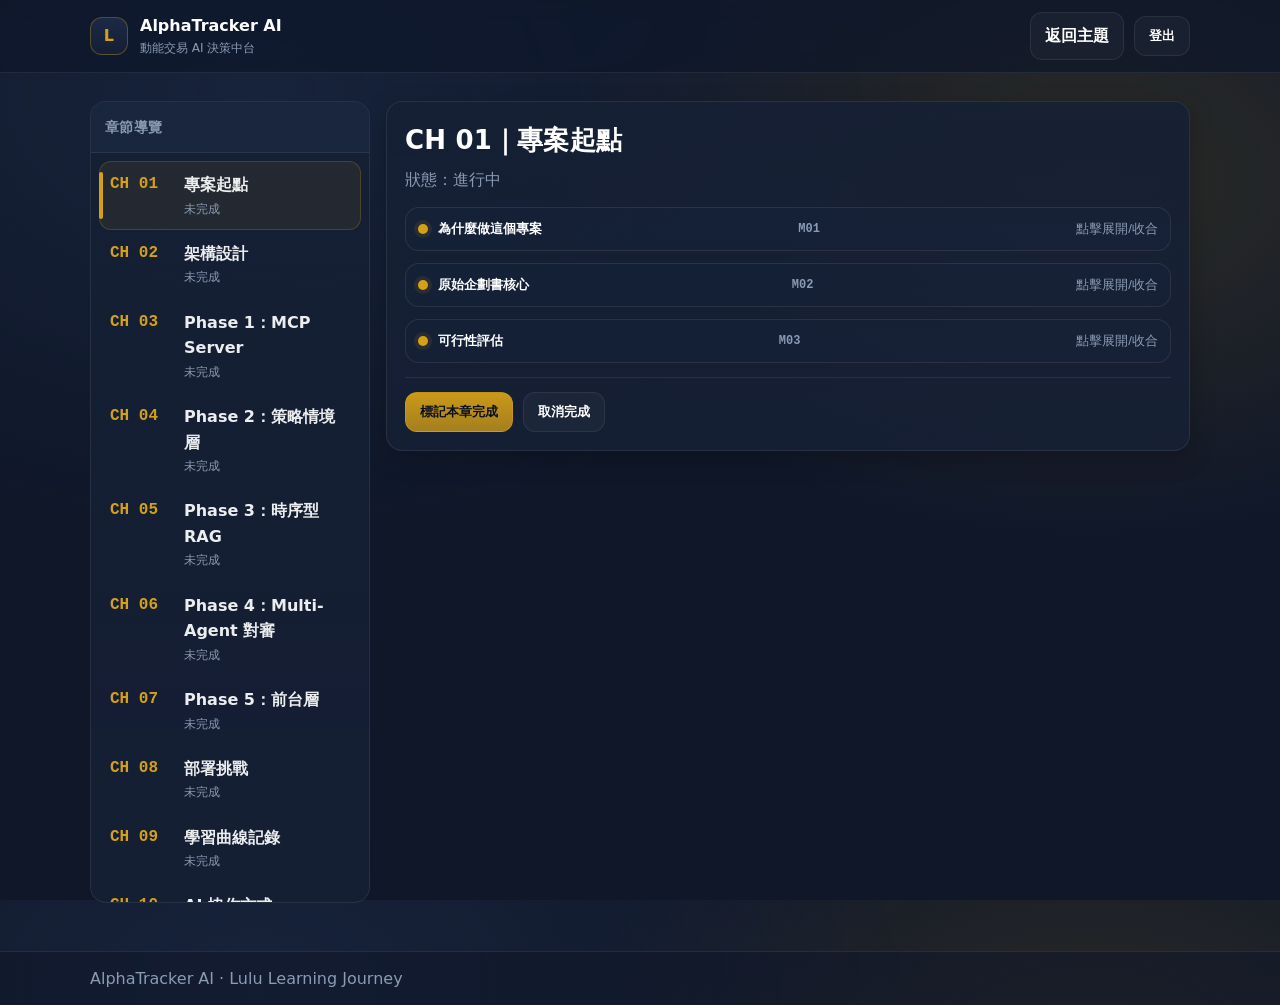
==== alphatracker/index.html @ 46e12cbb "init: Lulu 自學旅程網站" ====
<!doctype html>
<html lang="zh-Hant">
  <head>
    <meta charset="UTF-8" />
    <meta name="viewport" content="width=device-width, initial-scale=1.0" />
    <title>Lulu 自學旅程｜AlphaTracker AI</title>
    <link rel="stylesheet" href="../assets/style.css" />
  </head>
  <body>
    <div class="app-shell">
      <header class="topbar">
        <div class="container topbar-inner">
          <div class="brand small">
            <div class="brand-mark" aria-hidden="true">L</div>
            <div class="brand-text">
              <div class="brand-title">AlphaTracker AI</div>
              <div class="brand-subtitle">動能交易 AI 決策中台</div>
            </div>
          </div>

          <div class="topbar-actions">
            <a class="btn btn-ghost" href="../topics.html">返回主題</a>
            <button id="logoutBtn" class="btn btn-ghost" type="button">登出</button>
          </div>
        </div>
      </header>

      <main class="container page">
        <div class="split">
          <aside class="sidebar" aria-label="章節導覽">
            <div class="sidebar-header">
              <p class="sidebar-title">章節導覽</p>
            </div>
            <nav class="nav" id="chapterNav"></nav>
          </aside>

          <section>
            <div class="mobile-chapter-select">
              <select id="chapterSelect" aria-label="選擇章節"></select>
            </div>

            <article class="content" id="content">
              <h1 class="chapter-title" id="chapterTitle">載入中…</h1>
              <p class="chapter-subtitle" id="chapterSubtitle"></p>
              <div id="modules"></div>

              <div class="chapter-actions">
                <button class="btn btn-primary" id="markDoneBtn" type="button">
                  標記本章完成
                </button>
                <button class="btn btn-ghost" id="markUndoneBtn" type="button">
                  取消完成
                </button>
              </div>
            </article>
          </section>
        </div>
      </main>

      <footer class="footer">
        <div class="container footer-inner">
          <span class="muted">AlphaTracker AI · Lulu Learning Journey</span>
        </div>
      </footer>
    </div>

    <script src="../assets/auth.js"></script>
    <script src="./chapters.js"></script>
    <script>
      Auth.requireLogin();

      document.getElementById("logoutBtn").addEventListener("click", () => {
        Auth.logout();
        window.location.replace("../index.html");
      });

      const navEl = document.getElementById("chapterNav");
      const selectEl = document.getElementById("chapterSelect");
      const titleEl = document.getElementById("chapterTitle");
      const subtitleEl = document.getElementById("chapterSubtitle");
      const modulesEl = document.getElementById("modules");
      const doneBtn = document.getElementById("markDoneBtn");
      const undoneBtn = document.getElementById("markUndoneBtn");

      const data = window.AlphaTrackerChapters;
      const chapters = (data && data.chapters) || [];

      function chapterKey(chId) {
        return `alphatracker:completed:${chId}`;
      }

      function isDone(chId) {
        return localStorage.getItem(chapterKey(chId)) === "1";
      }

      function setDone(chId, yes) {
        if (yes) localStorage.setItem(chapterKey(chId), "1");
        else localStorage.removeItem(chapterKey(chId));
      }

      function getInitialChapterId() {
        const params = new URLSearchParams(window.location.search);
        const q = (params.get("ch") || "").trim().toUpperCase();
        if (q) {
          const normalized = q.startsWith("CH") ? q : `CH ${q}`;
          const hit = chapters.find((c) => c.id === normalized);
          if (hit) return hit.id;
        }
        return chapters[0] ? chapters[0].id : "CH 01";
      }

      function renderNav(activeId) {
        navEl.innerHTML = "";
        for (const ch of chapters) {
          const a = document.createElement("a");
          a.href = `./index.html?ch=${encodeURIComponent(ch.id.replace("CH ", ""))}`;
          if (ch.id === activeId) a.classList.add("active");

          const left = document.createElement("div");
          left.className = "ch-id";
          left.textContent = ch.id;

          const right = document.createElement("div");
          const name = document.createElement("div");
          name.className = "ch-name";
          name.textContent = ch.title;

          const desc = document.createElement("div");
          desc.className = "ch-desc";
          desc.textContent = isDone(ch.id) ? "已完成" : "未完成";

          right.appendChild(name);
          right.appendChild(desc);

          a.appendChild(left);
          a.appendChild(right);
          navEl.appendChild(a);
        }
      }

      function renderSelect(activeId) {
        selectEl.innerHTML = "";
        for (const ch of chapters) {
          const opt = document.createElement("option");
          opt.value = ch.id;
          opt.textContent = `${ch.id}｜${ch.title}${isDone(ch.id) ? "（完成）" : ""}`;
          if (ch.id === activeId) opt.selected = true;
          selectEl.appendChild(opt);
        }
      }

      function renderModules(chapter) {
        modulesEl.innerHTML = "";
        chapter.modules.forEach((m, idx) => {
          const wrap = document.createElement("section");
          wrap.className = "module";

          const btn = document.createElement("button");
          btn.type = "button";
          btn.className = "module-toggle";
          btn.setAttribute("aria-expanded", "false");

          const left = document.createElement("div");
          left.className = "module-title";

          const dot = document.createElement("span");
          dot.className = "dot";
          dot.setAttribute("aria-hidden", "true");

          const title = document.createElement("span");
          title.textContent = m.title;

          const icon = document.createElement("span");
          icon.className = "module-icon";
          icon.textContent = `M${String(idx + 1).padStart(2, "0")}`;

          left.appendChild(dot);
          left.appendChild(title);

          const right = document.createElement("span");
          right.className = "muted";
          right.textContent = "點擊展開/收合";

          btn.appendChild(left);
          btn.appendChild(icon);
          btn.appendChild(right);

          const body = document.createElement("div");
          body.className = "module-body";

          const label = document.createElement("div");
          label.className = "label-gold";
          label.textContent = "核心概念";

          const concept = document.createElement("p");
          concept.className = "p";
          concept.innerHTML = escapeHtml(m.coreConcept || "").replace(
            /\[\[(.*?)\]\]/g,
            '<span class="highlight">$1</span>',
          );

          body.appendChild(label);
          body.appendChild(concept);

          (m.paragraphs || []).forEach((p) => {
            const el = document.createElement("p");
            el.className = "p";
            el.innerHTML = escapeHtml(p).replace(
              /\[\[(.*?)\]\]/g,
              '<span class="highlight">$1</span>',
            );
            body.appendChild(el);
          });

          if (m.code) {
            const code = document.createElement("pre");
            code.className = "code";
            code.textContent = m.code;
            body.appendChild(code);
          }

          btn.addEventListener("click", () => {
            const open = wrap.classList.toggle("open");
            btn.setAttribute("aria-expanded", open ? "true" : "false");
          });

          wrap.appendChild(btn);
          wrap.appendChild(body);
          modulesEl.appendChild(wrap);
        });
      }

      function escapeHtml(str) {
        return String(str)
          .replaceAll("&", "&amp;")
          .replaceAll("<", "&lt;")
          .replaceAll(">", "&gt;")
          .replaceAll('"', "&quot;")
          .replaceAll("'", "&#39;");
      }

      function renderChapterById(chId) {
        const chapter = chapters.find((c) => c.id === chId) || chapters[0];
        if (!chapter) return;

        titleEl.textContent = `${chapter.id}｜${chapter.title}`;
        subtitleEl.textContent = isDone(chapter.id) ? "狀態：已完成" : "狀態：進行中";
        renderModules(chapter);
        renderNav(chapter.id);
        renderSelect(chapter.id);

        doneBtn.onclick = () => {
          setDone(chapter.id, true);
          renderChapterById(chapter.id);
        };
        undoneBtn.onclick = () => {
          setDone(chapter.id, false);
          renderChapterById(chapter.id);
        };
      }

      selectEl.addEventListener("change", () => {
        const chId = selectEl.value;
        const params = new URLSearchParams(window.location.search);
        params.set("ch", chId.replace("CH ", ""));
        window.location.search = params.toString();
      });

      const initial = getInitialChapterId();
      renderChapterById(initial);
    </script>
  </body>
</html>
---- assets/style.css ----
:root{
  --bg:#0F1729;
  --panel:#162035;
  --panel-2:#1E2D4A;
  --text:#FFFFFF;
  --muted:#8B9BB4;
  --gold:#D4A017;
  --border:rgba(255,255,255,.08);
  --shadow:0 10px 30px rgba(0,0,0,.35);
  --radius:16px;
  --radius-sm:12px;
  --mono:ui-monospace, SFMono-Regular, Menlo, Monaco, Consolas, "Liberation Mono", "Courier New", monospace;
  --sans: ui-sans-serif, system-ui, -apple-system, Segoe UI, Roboto, Helvetica, Arial, "Apple Color Emoji","Segoe UI Emoji";
}

*{box-sizing:border-box}
html,body{height:100%}
body{
  margin:0;
  font-family:var(--sans);
  background: radial-gradient(1200px 800px at 20% 10%, rgba(30,45,74,.55), transparent 55%),
              radial-gradient(900px 600px at 85% 20%, rgba(212,160,23,.15), transparent 60%),
              var(--bg);
  color:var(--text);
  line-height:1.6;
}

a{color:inherit; text-decoration:none}
.link{color:var(--gold); text-decoration:none}
.link:hover{opacity:.9; text-decoration:underline}

.container{width:min(1100px, calc(100% - 40px)); margin:0 auto}
.page{padding:28px 0 48px}

.muted{color:var(--muted)}
.page-title{margin:0 0 8px; font-size:28px; letter-spacing:.2px}

.btn{
  appearance:none;
  border:1px solid var(--border);
  background:transparent;
  color:var(--text);
  padding:10px 14px;
  border-radius:12px;
  cursor:pointer;
  font-weight:600;
  transition:transform .06s ease, background .15s ease, border-color .15s ease, opacity .15s ease;
}
.btn:hover{border-color:rgba(255,255,255,.18); background:rgba(255,255,255,.03)}
.btn:active{transform:translateY(1px)}
.btn-primary{
  background:linear-gradient(180deg, rgba(212,160,23,.95), rgba(212,160,23,.75));
  border-color:rgba(212,160,23,.55);
  color:#0B1020;
}
.btn-primary:hover{opacity:.95; background:linear-gradient(180deg, rgba(212,160,23,1), rgba(212,160,23,.8))}
.btn-ghost{background:rgba(255,255,255,.03)}

.brand{display:flex; gap:12px; align-items:center}
.brand.small .brand-title{font-size:16px}
.brand.small .brand-subtitle{font-size:12px}
.brand-mark{
  width:38px; height:38px;
  display:grid; place-items:center;
  border-radius:12px;
  background:linear-gradient(180deg, rgba(30,45,74,.9), rgba(22,32,53,.9));
  border:1px solid rgba(212,160,23,.35);
  color:var(--gold);
  font-weight:800;
  letter-spacing:.5px;
}
.brand-title{font-size:18px; font-weight:800}
.brand-subtitle{color:var(--muted); font-size:13px}

/* Auth */
.auth-shell{
  min-height:100%;
  display:grid;
  place-items:center;
  padding:28px 18px;
}
.auth-card{
  width:min(520px, 100%);
  border-radius:var(--radius);
  background:linear-gradient(180deg, rgba(22,32,53,.96), rgba(22,32,53,.9));
  border:1px solid var(--border);
  box-shadow:var(--shadow);
  overflow:hidden;
}
.auth-header, .auth-footer{padding:18px 18px; background:rgba(30,45,74,.45)}
.auth-body{padding:18px 18px 20px}
.form{display:flex; flex-direction:column; gap:12px; margin-top:14px}
.field{display:flex; flex-direction:column; gap:6px}
.field-label{font-weight:700; color:var(--muted); font-size:13px}
.field-control input{
  width:100%;
  padding:12px 12px;
  border-radius:12px;
  border:1px solid rgba(255,255,255,.12);
  background:rgba(15,23,41,.55);
  color:var(--text);
  outline:none;
}
.field-control input:focus{border-color:rgba(212,160,23,.55); box-shadow:0 0 0 4px rgba(212,160,23,.12)}
.form-error{min-height:20px; color:#FFB4B4}

/* App shell */
.app-shell{min-height:100%; display:flex; flex-direction:column}
.topbar{
  position:sticky; top:0; z-index:5;
  backdrop-filter:saturate(140%) blur(10px);
  background:rgba(15,23,41,.75);
  border-bottom:1px solid var(--border);
}
.topbar-inner{display:flex; align-items:center; justify-content:space-between; padding:12px 0}
.topbar-actions{display:flex; gap:10px; align-items:center}

.footer{margin-top:auto; border-top:1px solid var(--border); background:rgba(15,23,41,.55)}
.footer-inner{padding:14px 0}

/* Topics */
.hero{margin-bottom:18px}
.grid{
  display:grid;
  grid-template-columns:repeat(12, 1fr);
  gap:16px;
}
.topic-card{
  grid-column:span 6;
  border-radius:var(--radius);
  background:linear-gradient(180deg, rgba(22,32,53,.92), rgba(22,32,53,.86));
  border:1px solid var(--border);
  padding:16px;
  box-shadow:0 8px 26px rgba(0,0,0,.25);
}
.topic-card--placeholder{opacity:.75}
.topic-card-header{display:flex; justify-content:space-between; align-items:flex-start; gap:14px}
.topic-title{margin:0; font-size:20px}
.topic-subtitle{color:var(--muted); font-weight:600; margin-top:4px}
.status-pill{
  padding:6px 10px;
  border-radius:999px;
  font-size:12px;
  border:1px solid rgba(255,255,255,.14);
  background:rgba(255,255,255,.04);
  color:var(--muted);
  font-weight:700;
  white-space:nowrap;
}
.status-inprogress{border-color:rgba(212,160,23,.35); color:var(--gold); background:rgba(212,160,23,.08)}
.tags{display:flex; gap:8px; flex-wrap:wrap; margin-top:12px}
.tag{
  font-size:12px; font-weight:700;
  padding:5px 8px;
  border-radius:999px;
  border:1px solid rgba(30,45,74,.9);
  background:rgba(30,45,74,.45);
  color:rgba(255,255,255,.9);
}
.progress{margin-top:14px}
.progress-meta{display:flex; justify-content:space-between; gap:12px; font-size:13px}
.progress-bar{
  height:10px;
  margin-top:8px;
  background:rgba(255,255,255,.06);
  border:1px solid rgba(255,255,255,.10);
  border-radius:999px;
  overflow:hidden;
}
.progress-fill{
  height:100%;
  width:0%;
  background:linear-gradient(90deg, rgba(212,160,23,.95), rgba(212,160,23,.55));
}
.topic-card-footer{display:flex; gap:10px; margin-top:14px; flex-wrap:wrap}

/* AlphaTracker layout */
.split{
  display:grid;
  grid-template-columns: 280px 1fr;
  gap:16px;
  align-items:start;
}
.sidebar{
  position:sticky;
  top:74px;
  align-self:start;
  border-radius:var(--radius);
  background:linear-gradient(180deg, rgba(22,32,53,.92), rgba(22,32,53,.86));
  border:1px solid var(--border);
  overflow:hidden;
  max-height: calc(100vh - 98px);
}
.sidebar-header{
  padding:14px 14px;
  background:rgba(30,45,74,.45);
  border-bottom:1px solid var(--border);
}
.sidebar-title{margin:0; font-size:14px; color:var(--muted); font-weight:800; letter-spacing:.3px}
.nav{padding:8px}
.nav a{
  display:flex;
  gap:10px;
  align-items:flex-start;
  padding:10px 10px;
  border-radius:12px;
  border:1px solid transparent;
  color:rgba(255,255,255,.92);
}
.nav a:hover{background:rgba(255,255,255,.03); border-color:rgba(255,255,255,.06)}
.nav .ch-id{
  font-family:var(--mono);
  color:var(--gold);
  font-weight:900;
  min-width:64px;
}
.nav .ch-name{color:rgba(255,255,255,.92); font-weight:800}
.nav .ch-desc{color:var(--muted); font-size:12px; margin-top:2px}
.nav a.active{
  background:rgba(212,160,23,.08);
  border-color:rgba(212,160,23,.22);
  position:relative;
}
.nav a.active::before{
  content:"";
  position:absolute;
  left:-1px; top:10px; bottom:10px;
  width:4px;
  border-radius:999px;
  background:var(--gold);
}

.content{
  border-radius:var(--radius);
  background:linear-gradient(180deg, rgba(22,32,53,.92), rgba(22,32,53,.86));
  border:1px solid var(--border);
  padding:18px;
  box-shadow:0 8px 26px rgba(0,0,0,.22);
}
.chapter-title{
  margin:0 0 6px;
  font-size:26px;
  letter-spacing:.2px;
}
.chapter-subtitle{margin:0 0 14px; color:var(--muted)}

.module{
  border:1px solid rgba(255,255,255,.10);
  border-radius:14px;
  overflow:hidden;
  margin-top:12px;
  background:rgba(15,23,41,.25);
}
.module-toggle{
  width:100%;
  padding:12px 12px;
  display:flex;
  align-items:center;
  justify-content:space-between;
  gap:12px;
  background:rgba(30,45,74,.25);
  border:0;
  color:var(--text);
  cursor:pointer;
}
.module-title{
  display:flex;
  align-items:center;
  gap:10px;
  font-weight:900;
}
.dot{
  width:10px; height:10px;
  border-radius:999px;
  background:var(--gold);
  box-shadow:0 0 0 4px rgba(212,160,23,.10);
}
.module-icon{font-family:var(--mono); color:var(--muted); font-weight:800; font-size:12px}
.module-body{padding:12px 12px 14px; display:none}
.module.open .module-body{display:block}

.label-gold{
  display:inline-block;
  font-size:12px;
  font-weight:900;
  letter-spacing:.2px;
  color:var(--gold);
  text-transform:none;
  margin-bottom:6px;
}
.p{margin:0 0 10px}
.highlight{color:var(--gold); font-weight:900}
.code{
  font-family:var(--mono);
  background:rgba(15,23,41,.75);
  border:1px solid rgba(255,255,255,.10);
  border-radius:12px;
  padding:10px 10px;
  overflow:auto;
  color:rgba(255,255,255,.92);
  white-space:pre-wrap;
}

.chapter-actions{
  display:flex; gap:10px; flex-wrap:wrap;
  margin-top:14px;
  padding-top:14px;
  border-top:1px solid rgba(255,255,255,.08);
}

/* Mobile / RWD */
.mobile-chapter-select{
  display:none;
  margin:14px 0 10px;
}
.mobile-chapter-select select{
  width:100%;
  padding:12px 12px;
  border-radius:12px;
  border:1px solid rgba(255,255,255,.12);
  background:rgba(15,23,41,.55);
  color:var(--text);
  outline:none;
}

@media (max-width: 980px){
  .topic-card{grid-column:span 12}
  .split{grid-template-columns: 1fr}
  .sidebar{display:none}
  .mobile-chapter-select{display:block}
  .content{padding:16px}
  .chapter-title{font-size:22px}
  .page-title{font-size:24px}
}
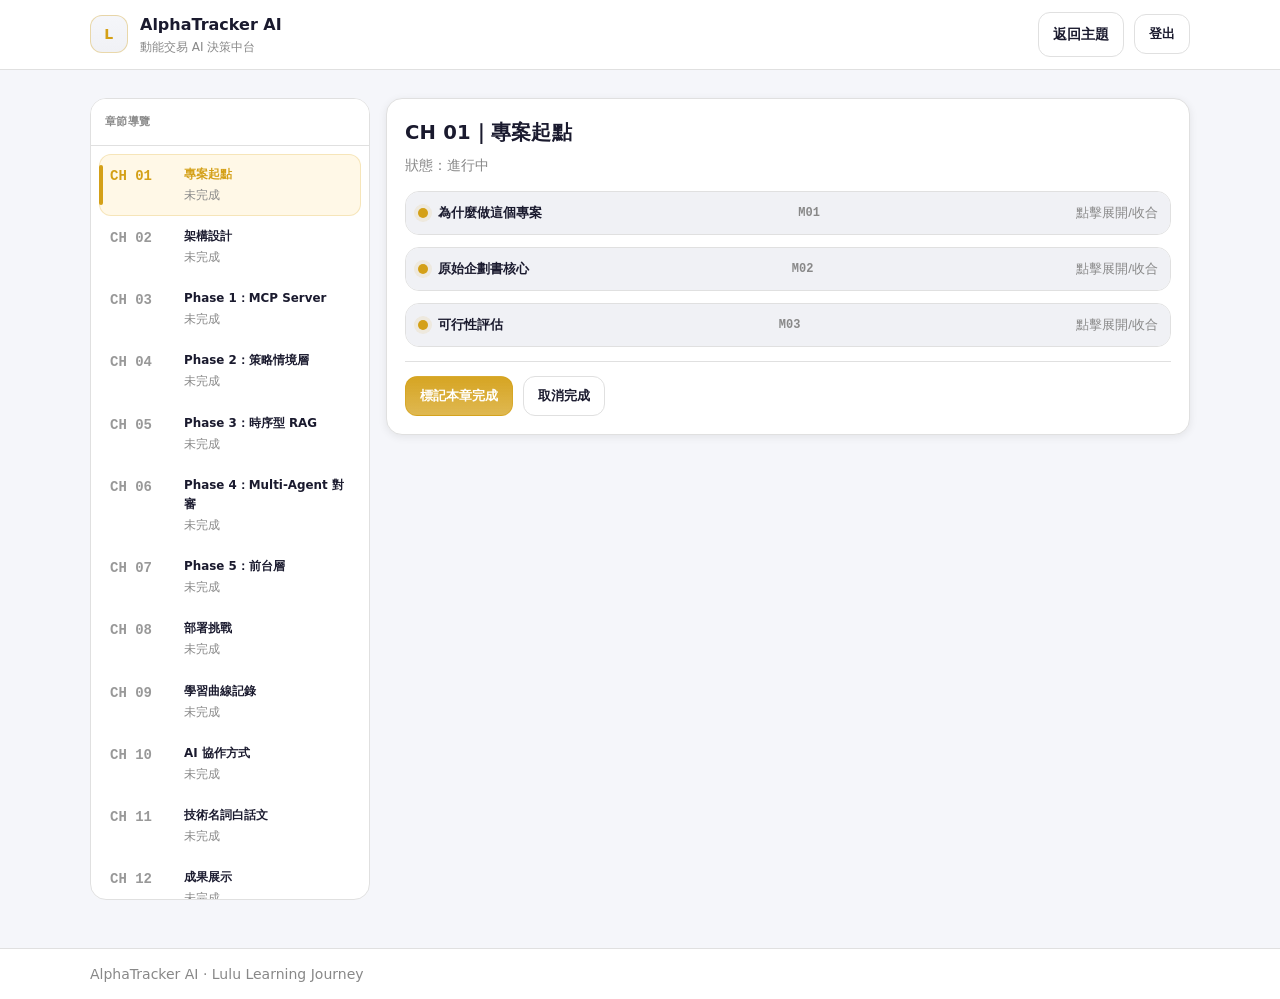
==== commit 0d6de97f: "feat: 字體縮小、新增後台編輯器、移除預留卡片 Made-with: Cursor" ====
--- a/alphatracker/index.html
+++ b/alphatracker/index.html
@@ -84,6 +84,26 @@
 
       const data = window.AlphaTrackerChapters;
       const chapters = (data && data.chapters) || [];
+      const OVERRIDES_KEY = "lulu_content_overrides";
+
+      function readOverrides() {
+        try {
+          const raw = localStorage.getItem(OVERRIDES_KEY);
+          if (!raw) return null;
+          const parsed = JSON.parse(raw);
+          if (!parsed || typeof parsed !== "object") return null;
+          return parsed;
+        } catch {
+          return null;
+        }
+      }
+
+      function getModuleOverride(chapterId, moduleIdx) {
+        const ov = readOverrides();
+        const ch = ov && ov.chapters && ov.chapters[chapterId];
+        const mod = ch && ch.modules && ch.modules[String(moduleIdx)];
+        return mod && typeof mod === "object" ? mod : null;
+      }
 
       function chapterKey(chId) {
         return `alphatracker:completed:${chId}`;
@@ -152,6 +172,12 @@
       function renderModules(chapter) {
         modulesEl.innerHTML = "";
         chapter.modules.forEach((m, idx) => {
+          const override = getModuleOverride(chapter.id, idx) || {};
+          const merged = {
+            ...m,
+            ...override,
+          };
+
           const wrap = document.createElement("section");
           wrap.className = "module";
 
@@ -168,7 +194,7 @@
           dot.setAttribute("aria-hidden", "true");
 
           const title = document.createElement("span");
-          title.textContent = m.title;
+          title.textContent = merged.title;
 
           const icon = document.createElement("span");
           icon.className = "module-icon";
@@ -193,30 +219,34 @@
           label.textContent = "核心概念";
 
           const concept = document.createElement("p");
-          concept.className = "p";
-          concept.innerHTML = escapeHtml(m.coreConcept || "").replace(
-            /\[\[(.*?)\]\]/g,
-            '<span class="highlight">$1</span>',
-          );
+          concept.className = "p content-text";
+          concept.innerHTML = formatRichText(merged.coreConcept || "");
 
           body.appendChild(label);
           body.appendChild(concept);
 
-          (m.paragraphs || []).forEach((p) => {
+          (merged.paragraphs || []).forEach((p) => {
             const el = document.createElement("p");
-            el.className = "p";
-            el.innerHTML = escapeHtml(p).replace(
-              /\[\[(.*?)\]\]/g,
-              '<span class="highlight">$1</span>',
-            );
+            el.className = "p content-text";
+            el.innerHTML = formatRichText(p);
             body.appendChild(el);
           });
 
-          if (m.code) {
+          if (merged.code) {
             const code = document.createElement("pre");
             code.className = "code";
-            code.textContent = m.code;
+            code.textContent = merged.code;
             body.appendChild(code);
+          }
+
+          if (Array.isArray(merged.images) && merged.images.length) {
+            merged.images.forEach((src) => {
+              const img = document.createElement("img");
+              img.className = "module-image";
+              img.src = src;
+              img.alt = "Module image";
+              body.appendChild(img);
+            });
           }
 
           btn.addEventListener("click", () => {
@@ -237,6 +267,12 @@
           .replaceAll(">", "&gt;")
           .replaceAll('"', "&quot;")
           .replaceAll("'", "&#39;");
+      }
+
+      function formatRichText(text) {
+        return escapeHtml(text)
+          .replace(/\n/g, "<br>")
+          .replace(/\[\[(.*?)\]\]/g, '<span class="highlight">$1</span>');
       }
 
       function renderChapterById(chId) {
--- a/assets/style.css
+++ b/assets/style.css
@@ -1,12 +1,31 @@
+/* Light theme (site-wide) */
 :root{
-  --bg:#0F1729;
-  --panel:#162035;
-  --panel-2:#1E2D4A;
-  --text:#FFFFFF;
-  --muted:#8B9BB4;
-  --gold:#D4A017;
-  --border:rgba(255,255,255,.08);
-  --shadow:0 10px 30px rgba(0,0,0,.35);
+  --bg-primary:#F5F6FA;
+  --bg-secondary:#FFFFFF;
+  --bg-card:#FFFFFF;
+  --bg-header:#FFFFFF;
+  --bg-sidebar:#FFFFFF;
+  --bg-module:#FAFAFA;
+  --bg-module-header:#F0F1F5;
+  --bg-active:#FFF8E7;
+
+  --text-primary:#1A1A2E;
+  --text-secondary:#555555;
+  --text-muted:#888888;
+  --accent-gold:#D4A017;
+
+  --border-color:#E0E0E0;
+  --shadow:0 2px 8px rgba(0,0,0,0.08);
+
+  /* Backward-compatible aliases (existing selectors use these) */
+  --bg:var(--bg-primary);
+  --panel:var(--bg-card);
+  --panel-2:var(--bg-module-header);
+  --text:var(--text-primary);
+  --text-2:#333333;
+  --muted:var(--text-muted);
+  --gold:var(--accent-gold);
+  --border:var(--border-color);
   --radius:16px;
   --radius-sm:12px;
   --mono:ui-monospace, SFMono-Regular, Menlo, Monaco, Consolas, "Liberation Mono", "Courier New", monospace;
@@ -15,12 +34,11 @@
 
 *{box-sizing:border-box}
 html,body{height:100%}
+html{font-size:14px}
 body{
   margin:0;
   font-family:var(--sans);
-  background: radial-gradient(1200px 800px at 20% 10%, rgba(30,45,74,.55), transparent 55%),
-              radial-gradient(900px 600px at 85% 20%, rgba(212,160,23,.15), transparent 60%),
-              var(--bg);
+  background:var(--bg-primary);
   color:var(--text);
   line-height:1.6;
 }
@@ -38,7 +56,7 @@
 .btn{
   appearance:none;
   border:1px solid var(--border);
-  background:transparent;
+  background:var(--bg-secondary);
   color:var(--text);
   padding:10px 14px;
   border-radius:12px;
@@ -46,15 +64,15 @@
   font-weight:600;
   transition:transform .06s ease, background .15s ease, border-color .15s ease, opacity .15s ease;
 }
-.btn:hover{border-color:rgba(255,255,255,.18); background:rgba(255,255,255,.03)}
+.btn:hover{border-color:#D0D0D0; background:#FAFAFA}
 .btn:active{transform:translateY(1px)}
 .btn-primary{
   background:linear-gradient(180deg, rgba(212,160,23,.95), rgba(212,160,23,.75));
   border-color:rgba(212,160,23,.55);
-  color:#0B1020;
+  color:#FFFFFF;
 }
 .btn-primary:hover{opacity:.95; background:linear-gradient(180deg, rgba(212,160,23,1), rgba(212,160,23,.8))}
-.btn-ghost{background:rgba(255,255,255,.03)}
+.btn-ghost{background:var(--bg-secondary)}
 
 .brand{display:flex; gap:12px; align-items:center}
 .brand.small .brand-title{font-size:16px}
@@ -63,7 +81,7 @@
   width:38px; height:38px;
   display:grid; place-items:center;
   border-radius:12px;
-  background:linear-gradient(180deg, rgba(30,45,74,.9), rgba(22,32,53,.9));
+  background:linear-gradient(180deg, rgba(245,246,250,1), rgba(240,241,245,1));
   border:1px solid rgba(212,160,23,.35);
   color:var(--gold);
   font-weight:800;
@@ -82,12 +100,12 @@
 .auth-card{
   width:min(520px, 100%);
   border-radius:var(--radius);
-  background:linear-gradient(180deg, rgba(22,32,53,.96), rgba(22,32,53,.9));
+  background:var(--bg-card);
   border:1px solid var(--border);
   box-shadow:var(--shadow);
   overflow:hidden;
 }
-.auth-header, .auth-footer{padding:18px 18px; background:rgba(30,45,74,.45)}
+.auth-header, .auth-footer{padding:18px 18px; background:var(--bg-secondary)}
 .auth-body{padding:18px 18px 20px}
 .form{display:flex; flex-direction:column; gap:12px; margin-top:14px}
 .field{display:flex; flex-direction:column; gap:6px}
@@ -96,26 +114,26 @@
   width:100%;
   padding:12px 12px;
   border-radius:12px;
-  border:1px solid rgba(255,255,255,.12);
-  background:rgba(15,23,41,.55);
+  border:1px solid var(--border);
+  background:var(--bg-secondary);
   color:var(--text);
   outline:none;
 }
 .field-control input:focus{border-color:rgba(212,160,23,.55); box-shadow:0 0 0 4px rgba(212,160,23,.12)}
-.form-error{min-height:20px; color:#FFB4B4}
+.form-error{min-height:20px; color:#B42318}
 
 /* App shell */
 .app-shell{min-height:100%; display:flex; flex-direction:column}
 .topbar{
   position:sticky; top:0; z-index:5;
   backdrop-filter:saturate(140%) blur(10px);
-  background:rgba(15,23,41,.75);
-  border-bottom:1px solid var(--border);
+  background:var(--bg-header);
+  border-bottom:1px solid var(--border-color);
 }
 .topbar-inner{display:flex; align-items:center; justify-content:space-between; padding:12px 0}
 .topbar-actions{display:flex; gap:10px; align-items:center}
 
-.footer{margin-top:auto; border-top:1px solid var(--border); background:rgba(15,23,41,.55)}
+.footer{margin-top:auto; border-top:1px solid var(--border); background:var(--bg-secondary)}
 .footer-inner{padding:14px 0}
 
 /* Topics */
@@ -128,10 +146,10 @@
 .topic-card{
   grid-column:span 6;
   border-radius:var(--radius);
-  background:linear-gradient(180deg, rgba(22,32,53,.92), rgba(22,32,53,.86));
-  border:1px solid var(--border);
+  background:var(--bg-card);
+  border:1px solid var(--border-color);
   padding:16px;
-  box-shadow:0 8px 26px rgba(0,0,0,.25);
+  box-shadow:var(--shadow);
 }
 .topic-card--placeholder{opacity:.75}
 .topic-card-header{display:flex; justify-content:space-between; align-items:flex-start; gap:14px}
@@ -141,8 +159,8 @@
   padding:6px 10px;
   border-radius:999px;
   font-size:12px;
-  border:1px solid rgba(255,255,255,.14);
-  background:rgba(255,255,255,.04);
+  border:1px solid var(--border-color);
+  background:#FAFAFA;
   color:var(--muted);
   font-weight:700;
   white-space:nowrap;
@@ -153,17 +171,17 @@
   font-size:12px; font-weight:700;
   padding:5px 8px;
   border-radius:999px;
-  border:1px solid rgba(30,45,74,.9);
-  background:rgba(30,45,74,.45);
-  color:rgba(255,255,255,.9);
+  border:1px solid var(--border-color);
+  background:#F0F0F0;
+  color:#444444;
 }
 .progress{margin-top:14px}
 .progress-meta{display:flex; justify-content:space-between; gap:12px; font-size:13px}
 .progress-bar{
   height:10px;
   margin-top:8px;
-  background:rgba(255,255,255,.06);
-  border:1px solid rgba(255,255,255,.10);
+  background:#F0F1F5;
+  border:1px solid var(--border-color);
   border-radius:999px;
   overflow:hidden;
 }
@@ -186,17 +204,20 @@
   top:74px;
   align-self:start;
   border-radius:var(--radius);
-  background:linear-gradient(180deg, rgba(22,32,53,.92), rgba(22,32,53,.86));
-  border:1px solid var(--border);
+  background:var(--bg-sidebar);
+  border:1px solid var(--border-color);
+  border-right:1px solid var(--border-color);
   overflow:hidden;
   max-height: calc(100vh - 98px);
 }
 .sidebar-header{
   padding:14px 14px;
-  background:rgba(30,45,74,.45);
-  border-bottom:1px solid var(--border);
-}
+  background:var(--bg-sidebar);
+  border-bottom:1px solid var(--border-color);
+}
+.sidebar-header{font-size:0.8rem}
 .sidebar-title{margin:0; font-size:14px; color:var(--muted); font-weight:800; letter-spacing:.3px}
+.sidebar-title{font-size:0.8rem}
 .nav{padding:8px}
 .nav a{
   display:flex;
@@ -205,22 +226,25 @@
   padding:10px 10px;
   border-radius:12px;
   border:1px solid transparent;
-  color:rgba(255,255,255,.92);
-}
-.nav a:hover{background:rgba(255,255,255,.03); border-color:rgba(255,255,255,.06)}
+  color:var(--text-secondary);
+}
+.nav a:hover{background:#FAFAFA; border-color:#E8E8E8}
 .nav .ch-id{
   font-family:var(--mono);
-  color:var(--gold);
+  color:#999999;
   font-weight:900;
   min-width:64px;
 }
-.nav .ch-name{color:rgba(255,255,255,.92); font-weight:800}
+.nav .ch-name{color:var(--text-primary); font-weight:800}
+.nav-title,.nav .ch-name{font-size:0.85rem}
 .nav .ch-desc{color:var(--muted); font-size:12px; margin-top:2px}
 .nav a.active{
-  background:rgba(212,160,23,.08);
+  background:var(--bg-active);
   border-color:rgba(212,160,23,.22);
   position:relative;
 }
+.nav a.active .ch-id{color:var(--gold)}
+.nav a.active .ch-name{color:var(--gold)}
 .nav a.active::before{
   content:"";
   position:absolute;
@@ -232,24 +256,24 @@
 
 .content{
   border-radius:var(--radius);
-  background:linear-gradient(180deg, rgba(22,32,53,.92), rgba(22,32,53,.86));
-  border:1px solid var(--border);
+  background:var(--bg-card);
+  border:1px solid var(--border-color);
   padding:18px;
-  box-shadow:0 8px 26px rgba(0,0,0,.22);
+  box-shadow:var(--shadow);
 }
 .chapter-title{
   margin:0 0 6px;
-  font-size:26px;
+  font-size:1.4rem;
   letter-spacing:.2px;
 }
 .chapter-subtitle{margin:0 0 14px; color:var(--muted)}
 
 .module{
-  border:1px solid rgba(255,255,255,.10);
+  border:1px solid var(--border-color);
   border-radius:14px;
   overflow:hidden;
   margin-top:12px;
-  background:rgba(15,23,41,.25);
+  background:var(--bg-module);
 }
 .module-toggle{
   width:100%;
@@ -258,9 +282,9 @@
   align-items:center;
   justify-content:space-between;
   gap:12px;
-  background:rgba(30,45,74,.25);
+  background:var(--bg-module-header);
   border:0;
-  color:var(--text);
+  color:var(--text-primary);
   cursor:pointer;
 }
 .module-title{
@@ -269,13 +293,14 @@
   gap:10px;
   font-weight:900;
 }
+.module-title{font-size:0.95rem}
 .dot{
   width:10px; height:10px;
   border-radius:999px;
   background:var(--gold);
   box-shadow:0 0 0 4px rgba(212,160,23,.10);
 }
-.module-icon{font-family:var(--mono); color:var(--muted); font-weight:800; font-size:12px}
+.module-icon{font-family:var(--mono); color:var(--text-muted); font-weight:800; font-size:12px}
 .module-body{padding:12px 12px 14px; display:none}
 .module.open .module-body{display:block}
 
@@ -288,16 +313,16 @@
   text-transform:none;
   margin-bottom:6px;
 }
-.p{margin:0 0 10px}
+.p,.content-text{margin:0 0 10px; color:var(--text-2); font-size:0.9rem}
 .highlight{color:var(--gold); font-weight:900}
 .code{
   font-family:var(--mono);
-  background:rgba(15,23,41,.75);
-  border:1px solid rgba(255,255,255,.10);
+  background:var(--bg-primary);
+  border:1px solid var(--border-color);
   border-radius:12px;
   padding:10px 10px;
   overflow:auto;
-  color:rgba(255,255,255,.92);
+  color:var(--text-primary);
   white-space:pre-wrap;
 }
 
@@ -305,7 +330,7 @@
   display:flex; gap:10px; flex-wrap:wrap;
   margin-top:14px;
   padding-top:14px;
-  border-top:1px solid rgba(255,255,255,.08);
+  border-top:1px solid var(--border-color);
 }
 
 /* Mobile / RWD */
@@ -317,11 +342,24 @@
   width:100%;
   padding:12px 12px;
   border-radius:12px;
-  border:1px solid rgba(255,255,255,.12);
-  background:rgba(15,23,41,.55);
-  color:var(--text);
+  border:1px solid var(--border-color);
+  background:var(--bg-secondary);
+  color:var(--text-primary);
   outline:none;
 }
+
+/* Spec-mapped utility selectors (for future expansion / explicit override) */
+header{background:var(--bg-header); border-bottom:1px solid var(--border-color)}
+.sidebar{background:var(--bg-sidebar)}
+.card,.topic-card,.module-card{background:var(--bg-card); border:1px solid var(--border-color); box-shadow:var(--shadow)}
+.chapter-item{color:var(--text-secondary)}
+.chapter-item.active{
+  color:var(--accent-gold);
+  border-left:3px solid var(--accent-gold);
+  background:var(--bg-active);
+}
+button.primary{background:var(--accent-gold); color:#FFFFFF}
+button.secondary{background:#FFFFFF; color:var(--text-primary); border:1px solid var(--border-color)}
 
 @media (max-width: 980px){
   .topic-card{grid-column:span 12}
@@ -329,6 +367,47 @@
   .sidebar{display:none}
   .mobile-chapter-select{display:block}
   .content{padding:16px}
-  .chapter-title{font-size:22px}
+  .chapter-title{font-size:1.2rem}
   .page-title{font-size:24px}
 }
+
+/* Admin editor */
+.admin-layout{
+  display:grid;
+  grid-template-columns: 320px 1fr;
+  gap:16px;
+  align-items:start;
+}
+.admin-panel{
+  background:var(--bg-card);
+  border:1px solid var(--border-color);
+  box-shadow:var(--shadow);
+  border-radius:var(--radius);
+  padding:14px;
+}
+.admin-panel h2{margin:0 0 10px; font-size:1rem}
+.admin-field{display:flex; flex-direction:column; gap:6px; margin-top:10px}
+.admin-field label{font-weight:800; color:var(--text-primary); font-size:0.85rem}
+.admin-field input,.admin-field textarea,.admin-field select{
+  width:100%;
+  border:1px solid var(--border-color);
+  border-radius:12px;
+  padding:10px 10px;
+  background:var(--bg-secondary);
+  color:var(--text-primary);
+  outline:none;
+}
+.admin-field textarea{min-height:88px; resize:vertical; font-family:var(--sans)}
+.admin-actions{display:flex; gap:10px; flex-wrap:wrap; margin-top:12px}
+.admin-modules{display:flex; flex-direction:column; gap:12px}
+.module-image{
+  display:block;
+  max-width:100%;
+  border-radius:12px;
+  border:1px solid var(--border-color);
+  margin-top:10px;
+}
+
+@media (max-width: 980px){
+  .admin-layout{grid-template-columns:1fr}
+}
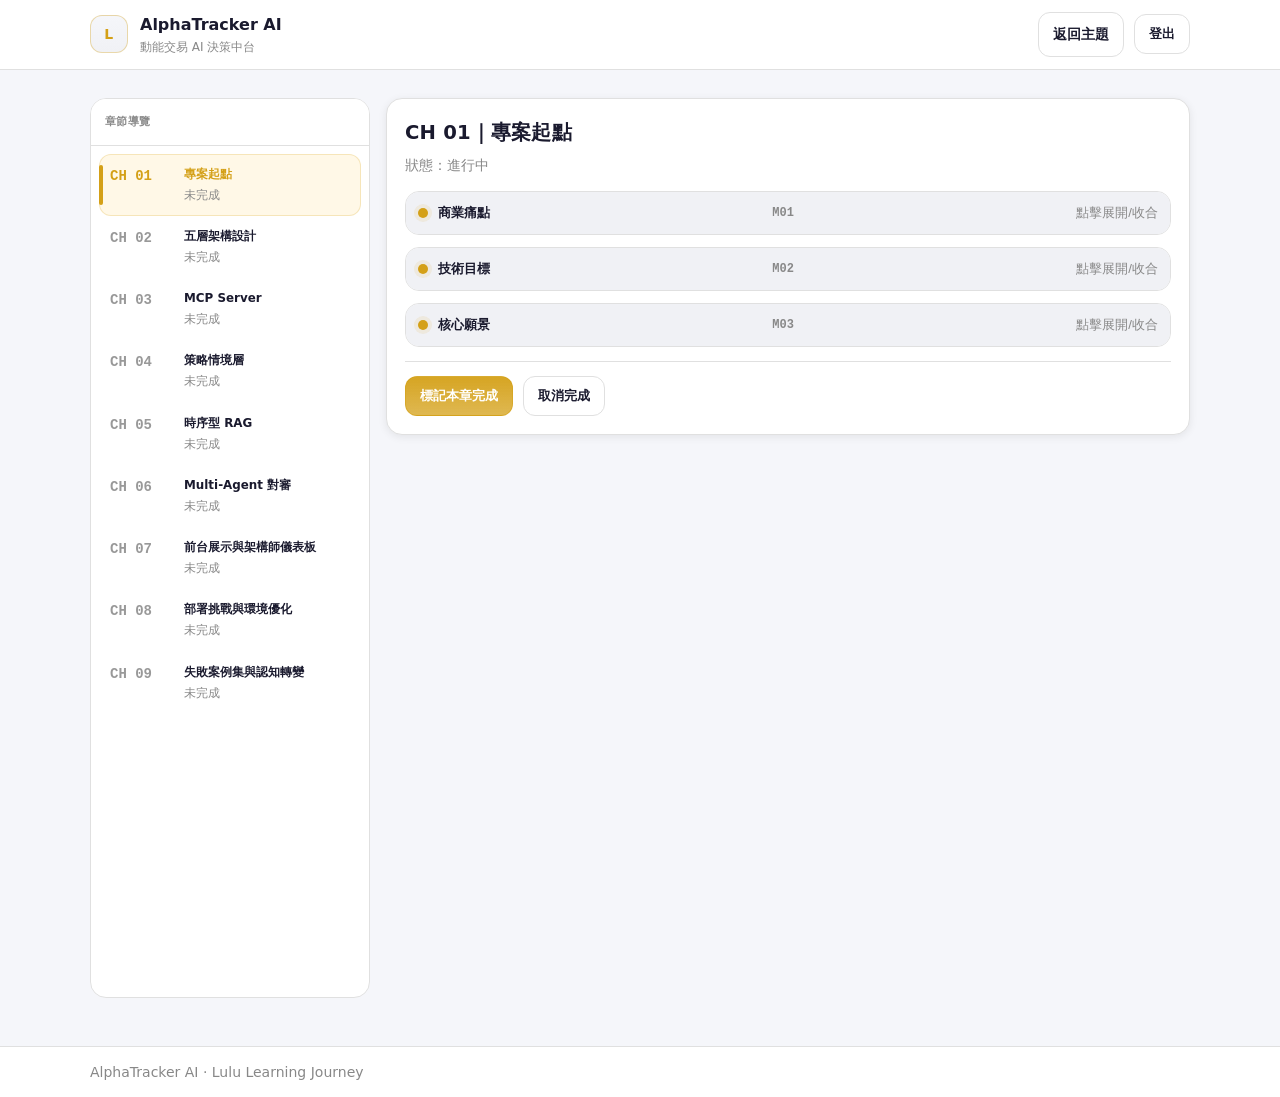
==== commit 104db379: "feat: 新增後台編輯器 Made-with: Cursor" ====
--- a/alphatracker/index.html
+++ b/alphatracker/index.html
@@ -86,6 +86,15 @@
       const chapters = (data && data.chapters) || [];
       const OVERRIDES_KEY = "lulu_content_overrides";
 
+      function pad2(n) {
+        return String(n).padStart(2, "0");
+      }
+
+      function flatModuleKey(chapterId, moduleIdx) {
+        const chNum = Number(String(chapterId).replace("CH ", ""));
+        return `ch${pad2(chNum)}_m${pad2(moduleIdx + 1)}`;
+      }
+
       function readOverrides() {
         try {
           const raw = localStorage.getItem(OVERRIDES_KEY);
@@ -100,6 +109,22 @@
 
       function getModuleOverride(chapterId, moduleIdx) {
         const ov = readOverrides();
+        if (!ov) return null;
+
+        // New admin format (flat keys): { "ch01_m01": { title, concept, content, image_base64 }, ... }
+        const flat = ov[flatModuleKey(chapterId, moduleIdx)];
+        if (flat && typeof flat === "object") {
+          const mapped = {};
+          if (typeof flat.title === "string") mapped.title = flat.title;
+          if (typeof flat.concept === "string") mapped.coreConcept = flat.concept;
+          if (typeof flat.content === "string") mapped.paragraphs = [flat.content];
+          if (typeof flat.image_base64 === "string" && flat.image_base64.trim()) {
+            mapped.images = [flat.image_base64];
+          }
+          return mapped;
+        }
+
+        // Backward compatible (older nested format)
         const ch = ov && ov.chapters && ov.chapters[chapterId];
         const mod = ch && ch.modules && ch.modules[String(moduleIdx)];
         return mod && typeof mod === "object" ? mod : null;
--- a/assets/style.css
+++ b/assets/style.css
@@ -201,14 +201,15 @@
 }
 .sidebar{
   position:sticky;
-  top:74px;
+  top:0;
   align-self:start;
   border-radius:var(--radius);
   background:var(--bg-sidebar);
   border:1px solid var(--border-color);
   border-right:1px solid var(--border-color);
-  overflow:hidden;
-  max-height: calc(100vh - 98px);
+  overflow-y:auto;
+  overflow-x:hidden;
+  height:100vh;
 }
 .sidebar-header{
   padding:14px 14px;
